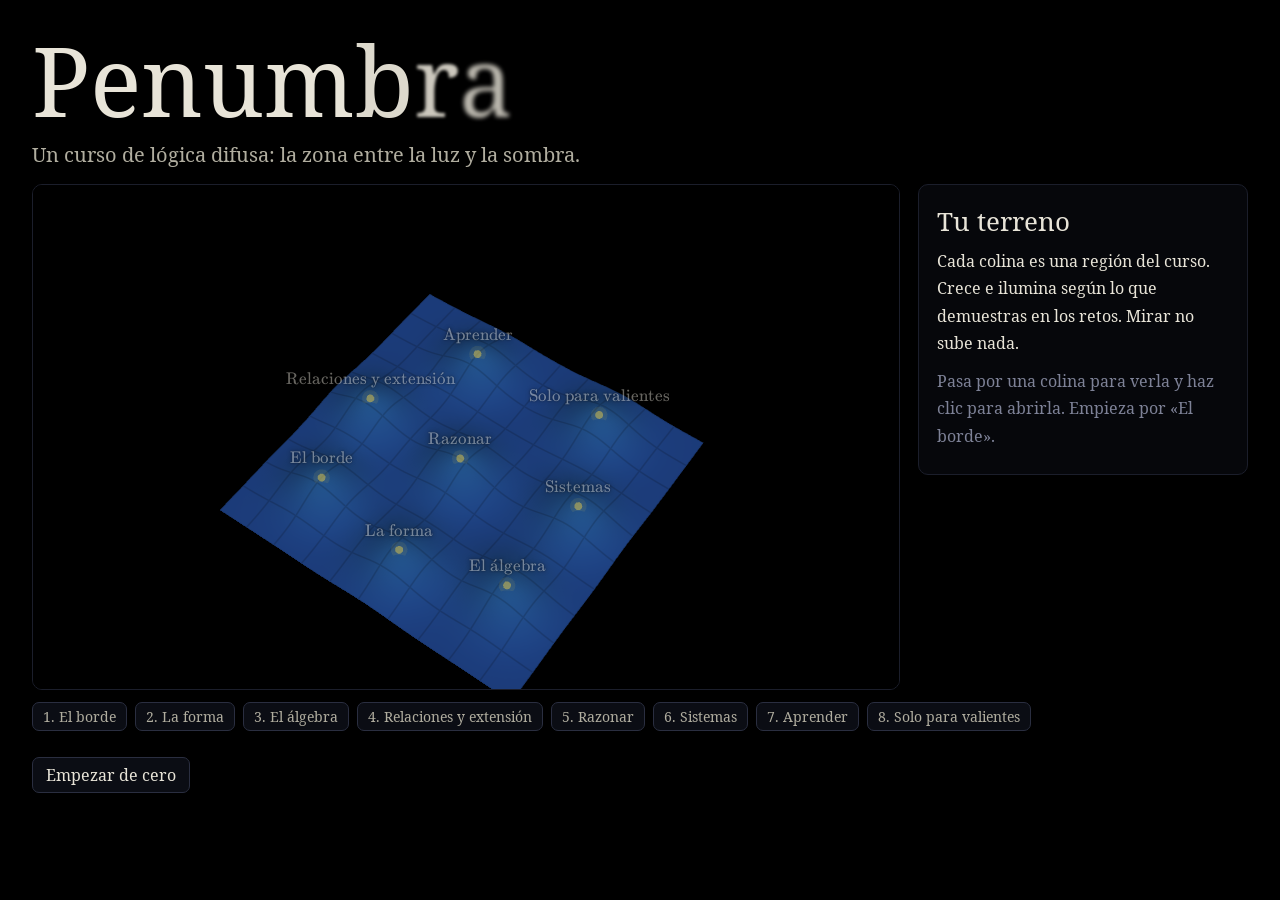
==== index.html @ 4a9d6382 "feat: portada con el mapa-terreno Co-Authored-By: Claude Opus 5.5 <noreply@anthropic.com>" ====
<!doctype html><html lang="es"><meta charset="utf-8"><meta name="viewport" content="width=device-width,initial-scale=1">
<title>Penumbra · Lógica difusa</title><link rel="icon" href="favicon.svg">
<link rel="stylesheet" href="vendor/katex/katex.min.css"><link rel="stylesheet" href="css/penumbra.css">
<script src="vendor/katex/katex.min.js"></script><script src="vendor/katex/contrib/auto-render.min.js"></script>
<body><div id="raiz"></div>
<script type="module">
import { montarMapa } from './motor/mapa.js';
window.mapa = montarMapa(document.getElementById('raiz'));
</script>
---- css/penumbra.css ----
@import url('../vendor/fuentes/fuentes.css'); /* todo local: el curso funciona sin conexión */

:root {
  --fondo: #000; --panel: #06070b; --panel-2: #0b0d14; --borde: #1b1e2b; --borde-2: #2a2e40;
  --texto: #e8e4d8; --texto-2: #b0ad9f; --tenue: #7d8196;
  --azul: #58c4dd; --rosa: #fc6282; --oro: #f4d345; --rojo: #eb4848;
  --lectura: 'Lectura', Georgia, serif; --mono: 'JetBrains Mono', ui-monospace, monospace;
  color-scheme: dark;
}
* { box-sizing: border-box; }
[hidden] { display: none !important; }
body { margin: 0; background: var(--fondo); color: var(--texto); font: 18px/1.72 var(--lectura); -webkit-font-smoothing: antialiased; }
a { color: var(--azul); text-decoration: none; } a:hover { text-decoration: underline; }
::selection { background: #58c4dd44; }
button, input { font: 16px var(--lectura); color: var(--texto); }
button { background: var(--panel-2); border: 1px solid var(--borde-2); border-radius: 7px; padding: 6px 13px; cursor: pointer; }
button:hover:not(:disabled) { border-color: #5a6080; }
button:disabled { opacity: .4; cursor: default; }
input[type=text] { background: var(--panel-2); border: 1px solid var(--borde-2); border-radius: 7px; padding: 6px 10px; }
input[type=range] { accent-color: var(--oro); flex: 1; min-width: 0; }
:focus-visible { outline: 2px solid var(--azul); outline-offset: 2px; }

.pagina { max-width: 1320px; margin: 0 auto; padding: 22px 32px 90px; }
.migas { font-size: 15px; color: var(--tenue); }
h2 { font-weight: 400; font-size: 28px; margin: 54px 0 14px; color: var(--texto); }

/* lo nítido se deshace */
.difuso { font-weight: 400; font-size: clamp(36px, 5vw, 58px); line-height: 1.12; margin: 0; }
.difuso span { display: inline-block; filter: blur(calc(var(--d, 0) * 3.2px)); opacity: calc(1 - var(--d, 0) * .28); }
@media (prefers-reduced-motion: reduce) { .difuso span { filter: none; opacity: 1; } }

/* grado */
.grado { display: flex; align-items: center; gap: 12px; color: var(--tenue); font-size: 15px; }
.grado-carril { width: 170px; height: 8px; background: #151824; border-radius: 4px; overflow: hidden; }
.grado-carril i { display: block; height: 100%; width: 0; background: linear-gradient(90deg, #1a3676, #3ab2ac, var(--oro)); background-size: 170px 100%; transition: width .9s cubic-bezier(.65, 0, .35, 1); }
.grado b { color: var(--oro); font-weight: 400; min-width: 34px; }

/* cabecera y pregunta */
.concepto-cabecera { display: flex; justify-content: space-between; align-items: flex-end; flex-wrap: wrap; gap: 14px 28px; margin: 14px 0 8px; }
.pregunta { font-size: clamp(22px, 2.3vw, 28px); line-height: 1.45; color: var(--texto); max-width: 34em; margin: 18px 0 8px; }

/* estudio: texto y escena */
.estudio { display: grid; grid-template-columns: minmax(0, 4fr) minmax(0, 8fr); gap: 34px; align-items: start; margin-top: 8px; }
.columna-escena { position: sticky; top: 14px; }
.escena-lienzo { background: #000; border: 1px solid var(--borde); border-radius: 10px; overflow: hidden; }
.escena-controles { display: flex; flex-wrap: wrap; gap: 8px 18px; align-items: center; margin-top: 10px; }
.escena-botones { display: flex; align-items: center; gap: 8px; }
.escena-contador { color: var(--tenue); font-size: 15px; margin-left: 6px; }
.entrada { display: flex; align-items: center; gap: 10px; flex: 1 1 240px; color: var(--texto-2); font-size: 16px; flex-wrap: wrap; }
.entrada input[type=text] { flex: 1; min-width: 120px; font-family: var(--mono); font-size: 14px; }
.entrada small { flex-basis: 100%; color: var(--oro); font-size: 14px; line-height: 1.3; }
.entrada small:empty { display: none; }
.aviso-sin-gl { padding: 20px; color: var(--oro); margin: 0; }

.paso-texto { margin: 0 0 12px; padding: 8px 12px; border-left: 3px solid transparent; border-radius: 0 8px 8px 0; cursor: pointer; transition: color .3s, background .3s, border-color .3s; }
.paso-texto.actual { background: var(--panel); border-left-color: var(--oro); color: var(--texto); }
.paso-texto.pasado { color: var(--texto-2); }
.paso-texto.futuro { color: #4f5366; }
.manipulacion { color: var(--texto-2); }
.manipulacion ul { padding-left: 20px; margin: 0; }
.manipulacion li { margin-bottom: 8px; }

/* rigor */
#rigor, #tecnicas, #retos, #referencias { max-width: 900px; }
.bloque { background: var(--panel); border-left: 3px solid var(--borde-2); border-radius: 0 10px 10px 0; padding: 12px 20px 14px; margin: 0 0 16px; }
.bloque-DEF { border-left-color: var(--azul); } .bloque-TEO, .bloque-PROP, .bloque-LEMA { border-left-color: var(--oro); } .bloque-EJ { border-left-color: var(--rosa); }
.bloque-tipo { margin: 0 0 2px; font-size: 14px; letter-spacing: .06em; color: var(--tenue); }
.razonamiento { padding-left: 24px; margin: 8px 0 0; }
.razonamiento li { margin-bottom: 12px; }
.porque { color: var(--texto-2); font-size: 16px; border-left: 2px solid var(--borde-2); padding-left: 10px; margin-top: 2px; }
.qed { text-align: right; margin: 0; color: var(--tenue); }
.boton-valiente { display: block; margin-top: 10px; border-color: #6a5a1c; color: var(--oro); background: #100e04; }

.tecnicas { list-style: none; padding: 0; margin: 0; display: grid; gap: 12px; }
.tecnicas li { padding: 10px 16px; border-left: 3px solid var(--oro); background: var(--panel); border-radius: 0 10px 10px 0; color: var(--texto-2); font-size: 17px; }
.tecnicas b { display: block; color: var(--texto); font-weight: 400; }
.referencias { color: var(--tenue); font-size: 15px; padding-left: 20px; }

/* retos */
.reto { border: 1px solid var(--borde); border-radius: 10px; padding: 14px 20px; margin-bottom: 16px; background: var(--panel); }
.reto header { display: flex; justify-content: space-between; align-items: baseline; gap: 12px; }
.reto-tipo { font-size: 14px; letter-spacing: .06em; color: var(--tenue); }
.reto-nota { font-size: 14px; color: var(--oro); }
.reto-acciones { display: flex; flex-wrap: wrap; gap: 8px; margin: 10px 0; align-items: center; }
.opcion { text-align: left; } .opcion.bien { border-color: var(--oro); color: var(--oro); } .opcion.mal { border-color: var(--rojo); color: var(--rojo); }
.boton-pista { color: var(--texto-2); font-size: 15px; }
.pistas { margin: 6px 0 8px; padding-left: 22px; color: var(--texto-2); font-size: 17px; }
.reto-salida { margin: 8px 0 0; color: var(--texto); min-height: 1.4em; }
.solucion { margin-top: 12px; }
.autoevaluacion { display: flex; flex-wrap: wrap; gap: 8px; align-items: center; margin-top: 12px; color: var(--texto-2); }

.concepto-pie { display: flex; justify-content: space-between; gap: 18px; margin-top: 54px; border-top: 1px solid var(--borde); padding-top: 16px; }
.mensaje { max-width: 720px; padding-top: 16vh; }
.boton-mapa { display: inline-block; border: 1px solid var(--borde-2); padding: 8px 18px; border-radius: 8px; }

@media (max-width: 980px) {
  .estudio { grid-template-columns: minmax(0, 1fr); }
  .columna-escena { position: static; order: -1; }
  .pagina { padding: 16px 16px 70px; }
}
/* ============ la entrada épica ============ */
.cine { position: fixed; inset: 0; z-index: 1000; background: rgba(0, 0, 0, var(--fondo, 0)); cursor: pointer; overflow: hidden; }
.cine-lienzo { position: absolute; inset: 0; width: 100%; height: 100%; }
.cine-banda { position: absolute; left: 0; right: 0; height: 11vh; background: #000; z-index: 2; box-shadow: 0 0 40px 10px #000; }
.cine-banda.arriba { top: 0; } .cine-banda.abajo { bottom: 0; }
.cine-cartela { position: absolute; left: 50%; top: 50%; margin: 0; width: min(90vw, 900px); text-align: center; opacity: 0;
  font: italic 400 clamp(26px, 4vw, 48px)/1.3 var(--lectura); color: #e9dcc0; letter-spacing: .01em; text-shadow: 0 0 30px #d9644a55; z-index: 3; }
.cine-cartela em { color: #f4d345; }
.cine-clasificacion { position: absolute; left: 50%; top: 50%; transform: translate(-50%, -50%); opacity: 0; z-index: 3;
  display: flex; gap: 18px; align-items: center; padding: 18px 26px; border: 3px solid #e9dcc0; background: #000; color: #e9dcc0;
  font: 14px/1.5 var(--mono); max-width: 640px; }
.cine-clasificacion b { font: 900 64px/1 var(--lectura); border: 3px solid #e9dcc0; padding: 4px 16px; }
.cine-clasificacion em { color: #f4d345; font-style: normal; font-weight: 700; }
.cine-titulo { position: absolute; left: 50%; top: 50%; width: min(92vw, 1100px); text-align: center; opacity: 0; z-index: 3; }
.cine-titulo small { display: block; font: 700 clamp(12px, 1.4vw, 16px) var(--mono); letter-spacing: .5em; text-transform: uppercase; color: #f4d345; margin-bottom: 14px; }
.cine-titulo h2 { margin: 0; font: 700 clamp(34px, 5.6vw, 76px)/1.1 var(--lectura); color: #fff4df;
  text-shadow: 0 0 24px #d9644a, 0 0 70px #d9644a88, 0 4px 0 #6b2414; }
.cine-subtitulos { position: absolute; bottom: 13vh; left: 0; right: 0; text-align: center; margin: 0; opacity: 0; z-index: 3;
  font: 15px var(--mono); color: #d6d1c2; }
.cine-controles { position: absolute; right: 18px; bottom: 14px; z-index: 4; display: flex; gap: 14px; align-items: center; font: 12px var(--mono); color: #737890; }
.cine-silencio { background: #000; border: 1px solid #2c3040; color: #a9a596; border-radius: 6px; padding: 3px 10px; font: 12px var(--mono); cursor: pointer; }
.pagina-valiente.desde-negro main { animation: aparecer 1.4s ease-out both; }
@keyframes aparecer { from { opacity: 0; filter: blur(6px); } to { opacity: 1; filter: none; } }


/* portada */
.portada { padding-top: 26px; }
.portada .difuso { font-size: clamp(48px, 8vw, 96px); }
.mapa-cabecera .lema { font-size: 20px; color: var(--texto-2); margin: 4px 0 12px; }
.mapa-rejilla { display: grid; grid-template-columns: minmax(0, 1fr) 330px; gap: 18px; align-items: start; }
.mapa-lienzo { background: #000; border: 1px solid var(--borde); border-radius: 10px; overflow: hidden; cursor: grab; }
.mapa-panel { background: var(--panel); border: 1px solid var(--borde); border-radius: 10px; padding: 14px 18px; min-height: 280px; }
.mapa-panel h2 { margin: 0 0 4px; font-size: 26px; }
.mapa-panel .lema { color: var(--texto-2); margin: 0 0 10px; }
.mapa-panel p { font-size: 16px; margin: 0 0 10px; }
.tenue { color: var(--tenue); font-size: 15px; }
.mapa-panel .grado-carril { width: 120px; }
.mapa-conceptos { list-style: none; margin: 12px 0 0; padding: 0; font-size: 16px; line-height: 1.4; }
.mapa-conceptos li { display: flex; justify-content: space-between; gap: 10px; padding: 5px 0; border-top: 1px solid var(--borde); }
.mapa-conceptos small { color: var(--oro); white-space: nowrap; }
.mapa-conceptos .pendiente { color: var(--tenue); } .mapa-conceptos .pendiente small { color: var(--tenue); }
.mapa-indice { display: flex; flex-wrap: wrap; gap: 8px; margin-top: 12px; }
.mapa-indice button { font-size: 14px; padding: 4px 10px; color: var(--texto-2); }
.mapa-pie { display: flex; gap: 10px; align-items: center; flex-wrap: wrap; margin-top: 26px; color: var(--texto-2); font-size: 15px; }
.peligro { border-color: var(--rojo); color: var(--rojo); }
.mapa-lista { display: grid; grid-template-columns: repeat(auto-fill, minmax(290px, 1fr)); gap: 18px; }
.mapa-lista h2 { margin: 0; font-size: 24px; }
@media (max-width: 980px) { .mapa-rejilla { grid-template-columns: minmax(0, 1fr); } }
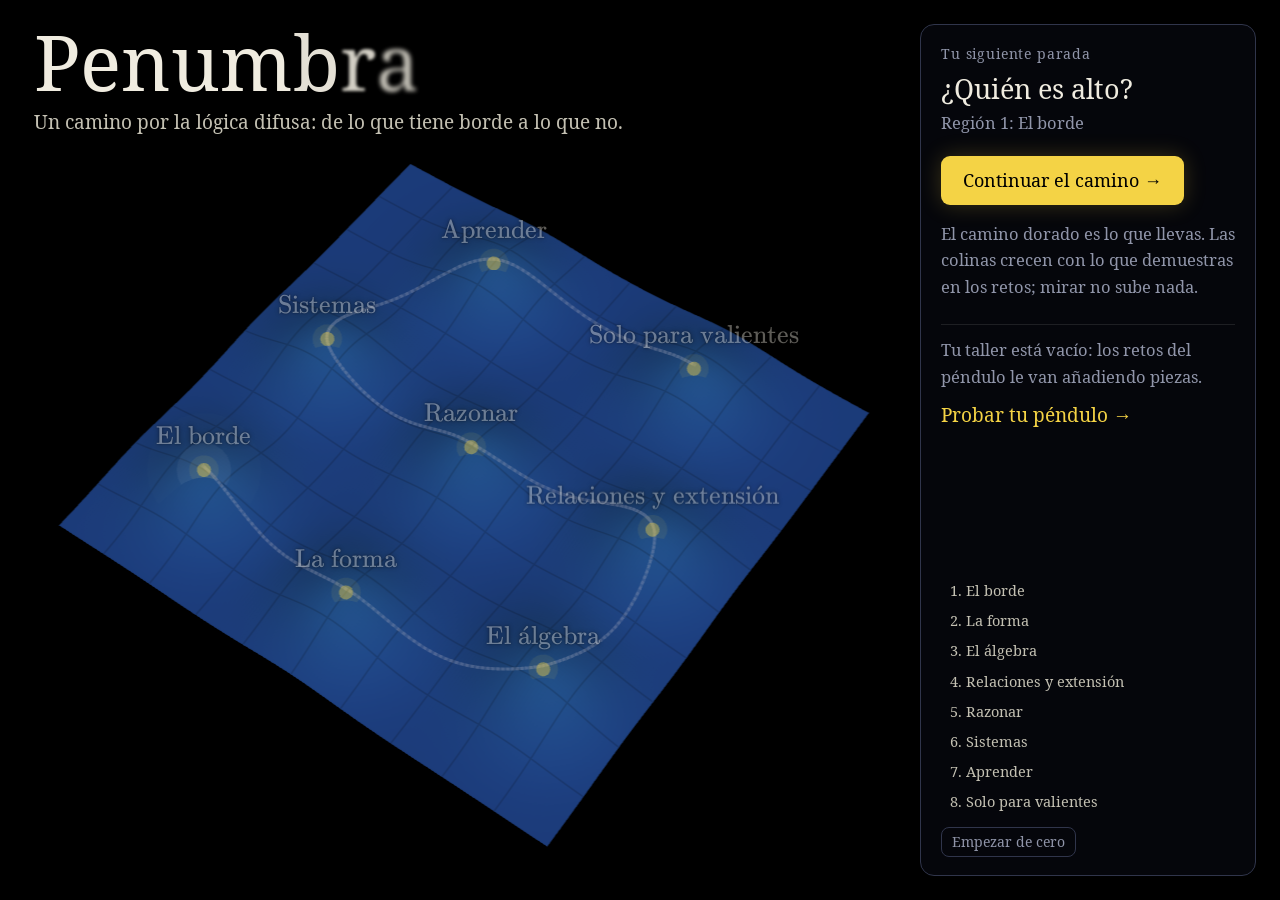
==== commit 3db1a51e: "feat: parada de diseño, ajuste automático, péndulo desde el mapa, grado explicado y pulido final Co-" ====
--- a/index.html
+++ b/index.html
@@ -2,6 +2,7 @@
 <title>Penumbra · Lógica difusa</title><link rel="icon" href="favicon.svg">
 <link rel="stylesheet" href="vendor/katex/katex.min.css"><link rel="stylesheet" href="css/penumbra.css">
 <script src="vendor/katex/katex.min.js"></script><script src="vendor/katex/contrib/auto-render.min.js"></script>
+<noscript></noscript><script>if (location.protocol === 'file:') document.addEventListener('DOMContentLoaded', () => { document.body.innerHTML = '<p style="color:#ddd;font:18px serif;max-width:32em;margin:20vh auto;line-height:1.5">Este curso no se puede abrir con doble clic: el navegador bloquea sus módulos. En una terminal, dentro de esta carpeta, ejecuta <code>./abrir-penumbra</code>.</p>'; });</script>
 <body><div id="raiz"></div>
 <script type="module">
 import { montarMapa } from './motor/mapa.js';
--- a/css/penumbra.css
+++ b/css/penumbra.css
@@ -1,148 +1,273 @@
 @import url('../vendor/fuentes/fuentes.css'); /* todo local: el curso funciona sin conexión */
 
+/* ============ tokens ============ */
 :root {
-  --fondo: #000; --panel: #06070b; --panel-2: #0b0d14; --borde: #1b1e2b; --borde-2: #2a2e40;
-  --texto: #e8e4d8; --texto-2: #b0ad9f; --tenue: #7d8196;
-  --azul: #58c4dd; --rosa: #fc6282; --oro: #f4d345; --rojo: #eb4848;
+  --fondo: #000; --panel: #0a0b11; --panel-2: #10121b; --borde: #1d2030; --borde-2: #30354b;
+  --texto: #f0ece0; --texto-2: #c4c1b3; --tenue: #9095a9;           /* sobre negro: 16:1, 11:1 y 6,7:1 */
+  --azul: #58c4dd; --rosa: #fc6282; --oro: #f4d345; --rojo: #f05a5a;
   --lectura: 'Lectura', Georgia, serif; --mono: 'JetBrains Mono', ui-monospace, monospace;
+  --suave: cubic-bezier(.65, 0, .35, 1); --salida: cubic-bezier(.16, 1, .3, 1);
   color-scheme: dark;
 }
 * { box-sizing: border-box; }
 [hidden] { display: none !important; }
-body { margin: 0; background: var(--fondo); color: var(--texto); font: 18px/1.72 var(--lectura); -webkit-font-smoothing: antialiased; }
+html, body { height: 100%; }
+body { margin: 0; background: var(--fondo); color: var(--texto); font: 19px/1.6 var(--lectura); -webkit-font-smoothing: antialiased; }
 a { color: var(--azul); text-decoration: none; } a:hover { text-decoration: underline; }
 ::selection { background: #58c4dd44; }
-button, input { font: 16px var(--lectura); color: var(--texto); }
-button { background: var(--panel-2); border: 1px solid var(--borde-2); border-radius: 7px; padding: 6px 13px; cursor: pointer; }
-button:hover:not(:disabled) { border-color: #5a6080; }
-button:disabled { opacity: .4; cursor: default; }
-input[type=text] { background: var(--panel-2); border: 1px solid var(--borde-2); border-radius: 7px; padding: 6px 10px; }
+button, input { font: inherit; color: var(--texto); }
+button { background: var(--panel-2); border: 1px solid var(--borde-2); border-radius: 8px; padding: 6px 14px; cursor: pointer; transition: border-color .15s, background .15s, transform .12s var(--salida), color .15s; }
+button:hover:not(:disabled) { border-color: #6a7090; background: #161927; }
+button:active:not(:disabled) { transform: scale(.97); }
+button:disabled { opacity: .35; cursor: default; }
+input[type=text] { background: var(--panel-2); border: 1px solid var(--borde-2); border-radius: 8px; padding: 7px 11px; }
 input[type=range] { accent-color: var(--oro); flex: 1; min-width: 0; }
 :focus-visible { outline: 2px solid var(--azul); outline-offset: 2px; }
 
-.pagina { max-width: 1320px; margin: 0 auto; padding: 22px 32px 90px; }
-.migas { font-size: 15px; color: var(--tenue); }
-h2 { font-weight: 400; font-size: 28px; margin: 54px 0 14px; color: var(--texto); }
-
-/* lo nítido se deshace */
-.difuso { font-weight: 400; font-size: clamp(36px, 5vw, 58px); line-height: 1.12; margin: 0; }
-.difuso span { display: inline-block; filter: blur(calc(var(--d, 0) * 3.2px)); opacity: calc(1 - var(--d, 0) * .28); }
-@media (prefers-reduced-motion: reduce) { .difuso span { filter: none; opacity: 1; } }
+/* lo nítido se deshace; cuanto más avanzas, más se aclara */
+.difuso { font-weight: 400; margin: 0; }
+.difuso span { display: inline-block; filter: blur(calc(var(--d, 0) * var(--b, 1) * 3.2px)); opacity: calc(1 - var(--d, 0) * var(--b, 1) * .28); transition: filter .9s var(--suave), opacity .9s var(--suave); }
 
 /* grado */
-.grado { display: flex; align-items: center; gap: 12px; color: var(--tenue); font-size: 15px; }
-.grado-carril { width: 170px; height: 8px; background: #151824; border-radius: 4px; overflow: hidden; }
-.grado-carril i { display: block; height: 100%; width: 0; background: linear-gradient(90deg, #1a3676, #3ab2ac, var(--oro)); background-size: 170px 100%; transition: width .9s cubic-bezier(.65, 0, .35, 1); }
-.grado b { color: var(--oro); font-weight: 400; min-width: 34px; }
-
-/* cabecera y pregunta */
-.concepto-cabecera { display: flex; justify-content: space-between; align-items: flex-end; flex-wrap: wrap; gap: 14px 28px; margin: 14px 0 8px; }
-.pregunta { font-size: clamp(22px, 2.3vw, 28px); line-height: 1.45; color: var(--texto); max-width: 34em; margin: 18px 0 8px; }
-
-/* estudio: texto y escena */
-.estudio { display: grid; grid-template-columns: minmax(0, 4fr) minmax(0, 8fr); gap: 34px; align-items: start; margin-top: 8px; }
-.columna-escena { position: sticky; top: 14px; }
-.escena-lienzo { background: #000; border: 1px solid var(--borde); border-radius: 10px; overflow: hidden; }
-.escena-controles { display: flex; flex-wrap: wrap; gap: 8px 18px; align-items: center; margin-top: 10px; }
+.grado { display: flex; align-items: center; gap: 10px; color: var(--tenue); font-size: 15px; white-space: nowrap; }
+.grado-carril { width: 120px; height: 6px; background: #1a1d2b; border-radius: 3px; overflow: hidden; transition: box-shadow .3s; }
+.grado-carril i { display: block; height: 100%; width: 0; background: linear-gradient(90deg, #1a3676, #3ab2ac, var(--oro)); background-size: 120px 100%; transition: width .9s var(--salida); }
+.grado b { color: var(--oro); font-weight: 400; min-width: 34px; font-variant-numeric: tabular-nums; }
+.grado.sube .grado-carril { box-shadow: 0 0 14px #f4d34580; }
+
+/* ============ la aplicación: una sola pantalla ============ */
+.app { height: 100dvh; display: grid; grid-template-rows: auto minmax(0, 1fr) auto; overflow: hidden; }
+.barra-alta { display: grid; grid-template-columns: minmax(0, 1fr) auto; gap: 2px 24px; padding: 10px 26px 0; border-bottom: 1px solid var(--borde); }
+.ruta-region { display: flex; align-items: center; gap: 12px; font-size: 15px; color: var(--tenue); min-width: 0; }
+.volver-mapa { color: var(--texto-2); white-space: nowrap; }
+.ruta-nombre { white-space: nowrap; }
+.ruta { display: flex; align-items: center; list-style: none; margin: 0; padding: 0; }
+.ruta li { display: flex; align-items: center; }
+.ruta li + li::before { content: ''; width: 16px; height: 2px; background: var(--borde-2); }
+.estacion { display: block; width: 11px; height: 11px; border-radius: 50%; background: var(--color); border: 2px solid transparent; transition: transform .15s var(--salida); }
+a.estacion:hover { transform: scale(1.5); border-color: var(--texto); }
+.estacion.actual { width: 15px; height: 15px; border-color: #fff; box-shadow: 0 0 12px #ffffff90; }
+.barra-alta .grado { justify-self: end; }
+.titulo-parada { grid-column: 1; font-size: 24px; line-height: 1.25; view-transition-name: titulo; }
+.etapas { grid-column: 2; grid-row: 2; display: flex; align-self: end; list-style: none; padding: 0; margin: 0 0 -1px; }
+.etapas button { background: none; border: 0; border-bottom: 2px solid transparent; border-radius: 0; padding: 4px 11px 8px; font-size: 15.5px; color: var(--texto-2); transition: filter .5s, color .3s, border-color .3s; }
+.etapas button:hover:not(:disabled) { background: none; color: var(--texto); filter: none; }
+.etapas .actual button { color: var(--oro); border-bottom-color: var(--oro); }
+.etapas .futura button { filter: blur(.7px); color: var(--tenue); }
+
+.escenario { position: relative; min-height: 0; padding: 14px 26px 6px; view-transition-name: contenido; overflow: hidden; }
+.escenario > section { height: 100%; }
+
+.pie-etapa { display: grid; grid-template-columns: 1fr auto 1fr; align-items: center; gap: 12px; padding: 10px 26px 14px; border-top: 1px solid var(--borde); view-transition-name: pie; }
+.pie-etapa .boton-atras { justify-self: start; grid-column: 1; }
+.pie-etapa .pie-centro { grid-column: 2; }
+.pie-etapa .boton-seguir { justify-self: end; grid-column: 3; }
+.boton-seguir { display: inline-block; background: var(--oro); color: #000; border: 0; border-radius: 9px; padding: 10px 22px; font-size: 18px; cursor: pointer; box-shadow: 0 0 22px #f4d34538; transition: background .15s, box-shadow .2s, transform .12s var(--salida); }
+.boton-seguir:hover:not(:disabled) { background: #ffe25a; box-shadow: 0 0 34px #f4d34570; text-decoration: none; }
+.boton-atras { background: none; border-color: transparent; color: var(--tenue); font-size: 16px; }
+.boton-atras:hover:not(:disabled) { background: none; color: var(--texto); border-color: transparent; }
 .escena-botones { display: flex; align-items: center; gap: 8px; }
-.escena-contador { color: var(--tenue); font-size: 15px; margin-left: 6px; }
-.entrada { display: flex; align-items: center; gap: 10px; flex: 1 1 240px; color: var(--texto-2); font-size: 16px; flex-wrap: wrap; }
-.entrada input[type=text] { flex: 1; min-width: 120px; font-family: var(--mono); font-size: 14px; }
+.escena-botones [data-a=atras], .escena-botones [data-a=adelante] { display: none; }
+.escena-contador { color: var(--tenue); font-size: 15px; font-variant-numeric: tabular-nums; min-width: 3.2em; text-align: center; }
+
+/* ---- la pregunta ---- */
+.seccion-pregunta { display: grid; place-items: center; }
+.pregunta { font-size: clamp(26px, 3.6vw, 46px); line-height: 1.28; max-width: 24em; margin: 0; text-wrap: balance; }
+
+/* ---- la escena: cabe entera, siempre ---- */
+.encaje { container-type: size; flex: 1 1 0; min-height: 0; min-width: 0; display: grid; place-items: center; }
+.bloque-lienzo { width: min(100cqw, calc(100cqh * var(--ratio, 1.9))); view-transition-name: escena; }
+.escena-lienzo { background: #000; border: 1px solid var(--borde); border-radius: 12px; overflow: hidden; }
+.aviso-sin-gl { padding: 20px; color: var(--oro); margin: 0; }
+.hueco-mira, .hueco-escena { display: flex; flex-direction: column; height: 100%; min-height: 0; min-width: 0; }
+.pasos-lista { flex: none; }
+.paso-texto { display: none; margin: 0; }
+.paso-texto.actual { display: block; font-size: 21px; line-height: 1.42; max-width: 50rem; margin: 0 auto 10px; min-height: 2.84em; text-align: center; text-wrap: balance; animation: aparece .5s var(--salida) both; }
+.escena-controles { display: flex; flex-wrap: wrap; gap: 6px 18px; align-items: center; margin-top: 12px; }
+.entrada { display: flex; align-items: center; gap: 10px; flex: 1 1 200px; color: var(--texto-2); font-size: 16px; flex-wrap: wrap; }
+.entrada input[type=text] { flex: 1; min-width: 120px; font: 14px var(--mono); }
 .entrada small { flex-basis: 100%; color: var(--oro); font-size: 14px; line-height: 1.3; }
 .entrada small:empty { display: none; }
-.aviso-sin-gl { padding: 20px; color: var(--oro); margin: 0; }
-
-.paso-texto { margin: 0 0 12px; padding: 8px 12px; border-left: 3px solid transparent; border-radius: 0 8px 8px 0; cursor: pointer; transition: color .3s, background .3s, border-color .3s; }
-.paso-texto.actual { background: var(--panel); border-left-color: var(--oro); color: var(--texto); }
-.paso-texto.pasado { color: var(--texto-2); }
-.paso-texto.futuro { color: #4f5366; }
-.manipulacion { color: var(--texto-2); }
-.manipulacion ul { padding-left: 20px; margin: 0; }
-.manipulacion li { margin-bottom: 8px; }
-
-/* rigor */
-#rigor, #tecnicas, #retos, #referencias { max-width: 900px; }
-.bloque { background: var(--panel); border-left: 3px solid var(--borde-2); border-radius: 0 10px 10px 0; padding: 12px 20px 14px; margin: 0 0 16px; }
-.bloque-DEF { border-left-color: var(--azul); } .bloque-TEO, .bloque-PROP, .bloque-LEMA { border-left-color: var(--oro); } .bloque-EJ { border-left-color: var(--rosa); }
-.bloque-tipo { margin: 0 0 2px; font-size: 14px; letter-spacing: .06em; color: var(--tenue); }
-.razonamiento { padding-left: 24px; margin: 8px 0 0; }
-.razonamiento li { margin-bottom: 12px; }
-.porque { color: var(--texto-2); font-size: 16px; border-left: 2px solid var(--borde-2); padding-left: 10px; margin-top: 2px; }
-.qed { text-align: right; margin: 0; color: var(--tenue); }
-.boton-valiente { display: block; margin-top: 10px; border-color: #6a5a1c; color: var(--oro); background: #100e04; }
-
-.tecnicas { list-style: none; padding: 0; margin: 0; display: grid; gap: 12px; }
-.tecnicas li { padding: 10px 16px; border-left: 3px solid var(--oro); background: var(--panel); border-radius: 0 10px 10px 0; color: var(--texto-2); font-size: 17px; }
+
+/* ---- tócalo ---- */
+.toca { display: grid; grid-template-columns: minmax(0, 1fr) 21rem; gap: 26px; align-items: stretch; }
+.toca-panel { align-self: center; max-height: 100%; overflow-y: auto; }
+.toca h2 { margin: 0 0 8px; font-weight: 400; font-size: 26px; }
+.manipulacion { color: var(--texto-2); font-size: 18px; }
+.manipulacion ul { padding: 0; margin: 0; list-style: none; }
+.manipulacion li { padding: 6px 0 6px 14px; border-left: 2px solid var(--borde-2); margin-bottom: 8px; }
+
+/* ---- entiéndelo: un latido cada vez ---- */
+.lectura-guiada { display: grid; grid-template-columns: 12rem minmax(0, 1fr); gap: 20px; height: 100%; }
+.hilo { list-style: none; margin: 0; padding: 4px 0; overflow: hidden auto; display: flex; flex-direction: column; justify-content: safe center; scrollbar-width: none; }
+.hilo li { display: flex; flex: none; }
+.hilo button { display: flex; align-items: center; gap: 9px; width: 100%; background: none; border: 0; border-radius: 6px; padding: 3px 6px; font-size: 14px; line-height: 1.25; text-align: left; color: var(--tenue); }
+.hilo button:hover:not(:disabled) { background: var(--panel-2); color: var(--texto); }
+.hilo button:disabled { opacity: 1; color: #6a6f83; filter: blur(.5px); }
+.hilo i { flex: none; width: 8px; height: 8px; border-radius: 50%; background: var(--borde-2); transition: background .3s, transform .3s var(--salida); }
+.hilo .hecho i { background: var(--azul); }
+.hilo .actual button { color: var(--oro); }
+.hilo .actual i { background: var(--oro); transform: scale(1.5); box-shadow: 0 0 10px #f4d34590; }
+.latido-marco { min-height: 0; overflow-y: auto; display: flex; scrollbar-width: thin; scrollbar-color: var(--borde-2) transparent; }
+.latido { width: min(100%, 44rem); margin: auto; padding: 8px 4px; font-size: 22px; line-height: 1.55; }
+.latido > * + * { margin-top: 18px; }
+.latido p { margin: 0; }
+.idea { font-size: clamp(23px, 2.2vw, 29px); line-height: 1.42; text-wrap: pretty; }
+.entra { animation: aparece .5s var(--salida) both; }
+@keyframes aparece { from { opacity: 0; filter: blur(7px); transform: translateY(5px); } to { opacity: 1; filter: none; transform: none; } }
+.rotulo-etapa { font-size: 14px !important; letter-spacing: .06em; color: var(--tenue); margin: 0 0 8px !important; }
+.tabla-ejemplo { border-collapse: collapse; font-size: 21px; margin-top: 10px; }
+.tabla-ejemplo th { text-align: left; font-weight: 400; color: var(--texto-2); padding: 7px 20px 7px 0; }
+.tabla-ejemplo td { text-align: center; padding: 7px 20px; border-left: 1px solid var(--borde-2); color: var(--oro); font-variant-numeric: tabular-nums; }
+.tabla-ejemplo tr:first-child td { color: var(--texto); }
+.cierre { color: var(--texto-2); }
+.lectura { margin: 0; }
+.pieza { display: grid; grid-template-columns: 7rem 1fr; gap: 16px; align-items: baseline; padding: 8px 0; border-top: 1px solid var(--borde); font-size: 20px; }
+.pieza dt { color: var(--azul); font-size: 24px; text-align: right; }
+.pieza dd { margin: 0; }
+.pieza:last-child dt { color: var(--oro); text-shadow: 0 0 18px #f4d34566; }
+.formula-grande { font-size: 30px; color: var(--oro); overflow-x: auto; padding: 8px 0; }
+.formal { border: 1px solid #7a6820; border-radius: 12px; padding: 16px 22px; background: #100e04; }
+.formal-tex { color: var(--texto); }
+.nota-titulo { color: var(--azul); font-size: 18px; display: block; margin-bottom: 6px; }
+.razonamiento { padding-left: 28px; margin: 10px 0 0; font-size: 20px; }
+.razonamiento li { margin-bottom: 14px; }
+.porque { color: var(--texto-2); font-size: 17px; border-left: 2px solid var(--borde-2); padding-left: 10px; margin-top: 3px; }
+.boton-valiente { display: block; border-color: #7a6820; color: var(--oro); background: #100e04; }
+.tecnicas { list-style: none; padding: 0; margin: 0; display: grid; gap: 12px; font-size: 18px; }
+.tecnicas li { padding: 10px 16px; border-left: 3px solid var(--oro); background: var(--panel); border-radius: 0 10px 10px 0; color: var(--texto-2); }
 .tecnicas b { display: block; color: var(--texto); font-weight: 400; }
+.de-donde summary { color: var(--tenue); cursor: pointer; font-size: 15px; }
 .referencias { color: var(--tenue); font-size: 15px; padding-left: 20px; }
 
-/* retos */
-.reto { border: 1px solid var(--borde); border-radius: 10px; padding: 14px 20px; margin-bottom: 16px; background: var(--panel); }
-.reto header { display: flex; justify-content: space-between; align-items: baseline; gap: 12px; }
+/* glosario */
+.termino { background: none; border: 0; border-bottom: 1px dashed var(--azul); border-radius: 0; color: inherit; font: inherit; padding: 0; cursor: help; transition: color .15s; }
+.termino:hover:not(:disabled) { color: var(--azul); background: none; }
+.glosario-tarjeta { position: fixed; z-index: 50; background: #0d0f18; border: 1px solid var(--azul); border-radius: 12px; padding: 12px 16px; font-size: 16.5px; line-height: 1.5; box-shadow: 0 10px 50px #000; animation: aparece .25s var(--salida) both; }
+.glosario-tarjeta b { font-weight: 400; color: var(--azul); font-size: 18px; }
+.glosario-tarjeta p { margin: 6px 0 0; }
+.ejemplo-glosario { color: var(--texto-2); }
+
+/* ---- demuéstralo: un reto cada vez ---- */
+.zona-retos { display: grid; gap: 24px; grid-template-columns: minmax(0, 1fr); align-items: stretch; }
+.zona-retos.con-escena { grid-template-columns: minmax(0, 27rem) minmax(0, 1fr); }
+.columna-reto { display: flex; flex-direction: column; min-height: 0; justify-content: safe center; align-items: center; }
+.pestanas-reto { display: flex; gap: 6px; margin-bottom: 12px; flex: none; }
+.pestanas-reto button { font-size: 14.5px; padding: 3px 12px; color: var(--tenue); background: none; }
+.pestanas-reto .actual { border-color: var(--oro); color: var(--oro); }
+.pestanas-reto .hecho { color: var(--azul); border-color: #2f6f80; }
+.reto { width: min(100%, 44rem); overflow-y: auto; min-height: 0; font-size: 20px; line-height: 1.5; animation: aparece .4s var(--salida) both; }
+.reto header { display: flex; justify-content: space-between; align-items: baseline; gap: 12px; margin-bottom: 6px; }
 .reto-tipo { font-size: 14px; letter-spacing: .06em; color: var(--tenue); }
 .reto-nota { font-size: 14px; color: var(--oro); }
-.reto-acciones { display: flex; flex-wrap: wrap; gap: 8px; margin: 10px 0; align-items: center; }
-.opcion { text-align: left; } .opcion.bien { border-color: var(--oro); color: var(--oro); } .opcion.mal { border-color: var(--rojo); color: var(--rojo); }
+.reto-enunciado { font-size: 23px; line-height: 1.4; }
+.reto-acciones { display: flex; flex-wrap: wrap; gap: 8px; margin: 14px 0; align-items: center; }
+.opcion { text-align: left; flex: 1 1 100%; padding: 9px 16px; }
+.opcion.bien { border-color: var(--oro); color: var(--oro); background: #151204; } .opcion.mal { border-color: var(--rojo); color: var(--rojo); }
 .boton-pista { color: var(--texto-2); font-size: 15px; }
-.pistas { margin: 6px 0 8px; padding-left: 22px; color: var(--texto-2); font-size: 17px; }
-.reto-salida { margin: 8px 0 0; color: var(--texto); min-height: 1.4em; }
-.solucion { margin-top: 12px; }
-.autoevaluacion { display: flex; flex-wrap: wrap; gap: 8px; align-items: center; margin-top: 12px; color: var(--texto-2); }
-
-.concepto-pie { display: flex; justify-content: space-between; gap: 18px; margin-top: 54px; border-top: 1px solid var(--borde); padding-top: 16px; }
-.mensaje { max-width: 720px; padding-top: 16vh; }
+.pistas { margin: 6px 0 8px; padding-left: 22px; color: var(--texto-2); font-size: 18px; }
+.reto-salida { margin: 10px 0 0; min-height: 1.4em; }
+.reto-salida[data-nota] { padding: 8px 14px; border-left: 3px solid var(--azul); background: var(--panel); border-radius: 0 8px 8px 0; animation: aparece .35s var(--salida) both; }
+.reto-salida[data-nota="1"] { border-left-color: var(--oro); }
+.autoevaluacion { display: flex; flex-wrap: wrap; gap: 8px; align-items: center; margin-top: 12px; color: var(--texto-2); font-size: 17px; }
+
+/* ---- lo siguiente ---- */
+.llegada { display: grid; align-content: center; justify-items: start; max-width: 44rem; margin: 0 auto; }
+.puente { font-size: clamp(24px, 2.5vw, 32px); line-height: 1.36; margin: 0 0 14px; text-wrap: pretty; }
+.llegada .tenue { margin: 0 0 22px; }
+.tenue { color: var(--tenue); font-size: 15.5px; }
+.mensaje { max-width: 44rem; margin: 18vh auto 0; padding: 0 20px; }
+.mensaje .difuso { font-size: clamp(36px, 5vw, 56px); }
 .boton-mapa { display: inline-block; border: 1px solid var(--borde-2); padding: 8px 18px; border-radius: 8px; }
 
-@media (max-width: 980px) {
-  .estudio { grid-template-columns: minmax(0, 1fr); }
-  .columna-escena { position: static; order: -1; }
-  .pagina { padding: 16px 16px 70px; }
-}
-/* ============ la entrada épica ============ */
+/* ============ portada: el terreno lo ocupa todo ============ */
+.portada { position: fixed; inset: 0; overflow: hidden; background: radial-gradient(ellipse at 40% 60%, #0a1020 0%, #000 70%); }
+.mapa-lienzo { position: absolute; left: 50%; top: 50%; width: max(100vw, calc(100vh * 1.71875)); transform: translate(-50%, -50%); cursor: grab; }
+.mapa-lienzo:active { cursor: grabbing; }
+.mapa-cabecera { position: absolute; left: 34px; top: 22px; pointer-events: none; }
+.mapa-cabecera .difuso { font-size: clamp(44px, 6vw, 80px); line-height: 1.05; }
+.mapa-cabecera .lema { font-size: 19px; color: var(--texto-2); margin: 4px 0 0; }
+.mapa-panel { position: absolute; right: 24px; top: 24px; bottom: 24px; width: 21rem; display: flex; flex-direction: column; background: #07080dd9; backdrop-filter: blur(14px); border: 1px solid var(--borde-2); border-radius: 14px; padding: 18px 20px; overflow-y: auto; scrollbar-width: thin; }
+.mapa-panel h2 { margin: 0 0 4px; font-weight: 400; font-size: 27px; line-height: 1.2; }
+.mapa-panel .lema { color: var(--texto-2); margin: 0 0 10px; font-size: 18px; }
+.mapa-panel p { font-size: 16.5px; margin: 0 0 10px; }
+.mapa-panel .grado-carril { width: 110px; }
+.mapa-panel .boton-seguir { align-self: flex-start; margin: 10px 0 16px; }
+.mapa-panel .boton-atras { align-self: flex-start; padding: 2px 0; font-size: 15px; margin-bottom: 8px; }
+.panel-cuerpo { animation: aparece .35s var(--salida) both; display: flex; flex-direction: column; flex: none; }
+.mapa-conceptos { list-style: none; margin: 12px 0 0; padding: 0; font-size: 16.5px; line-height: 1.35; }
+.mapa-conceptos li { display: flex; justify-content: space-between; gap: 10px; padding: 6px 4px; border-top: 1px solid var(--borde); }
+.mapa-conceptos a { color: var(--texto); }
+.mapa-conceptos small { color: var(--tenue); white-space: nowrap; font-variant-numeric: tabular-nums; }
+.mapa-conceptos .pendiente { color: var(--tenue); }
+.mapa-conceptos .proximo a, .mapa-conceptos .proximo small { color: var(--oro); }
+.mapa-indice { display: flex; flex-direction: column; gap: 1px; margin-top: auto; padding-top: 12px; }
+.mapa-indice button { text-align: left; font-size: 14.5px; padding: 2px 8px; color: var(--texto-2); background: none; border-color: transparent; }
+.mapa-indice button.activa { color: var(--oro); }
+.mapa-pie { display: flex; gap: 8px; align-items: center; flex-wrap: wrap; padding-top: 10px; color: var(--texto-2); font-size: 14px; }
+.mapa-pie button { font-size: 14px; padding: 3px 10px; color: var(--tenue); background: none; }
+.peligro { border-color: var(--rojo) !important; color: var(--rojo) !important; }
+.mapa-lista { display: grid; grid-template-columns: repeat(auto-fill, minmax(290px, 1fr)); gap: 18px; padding: 170px 34px 34px; overflow-y: auto; height: calc(100% - 50px); }
+.mapa-lista h2 { margin: 0; font-weight: 400; font-size: 24px; }
+.fundiendo .mapa-panel, .fundiendo .mapa-cabecera { opacity: 0; transition: opacity .35s; }
+.fundiendo { animation: funde .88s ease-in both; }
+@keyframes funde { 70% { opacity: 1; } to { opacity: 0; } }
+
+.siguiente-compacta { display: block; color: var(--oro); font-size: 15px; line-height: 1.3; padding-bottom: 10px; margin-bottom: 10px; border-bottom: 1px solid var(--borde); }
+.entrada output { color: var(--oro); font-size: 15px; font-variant-numeric: tabular-nums; min-width: 2.4em; }
+
+/* ============ transiciones entre etapas ============ */
+@view-transition { navigation: auto; }
+::view-transition-group(escena), ::view-transition-group(titulo) { animation-duration: .5s; animation-timing-function: var(--suave); }
+::view-transition-old(contenido) { animation: sale-izq .22s ease-in both; }
+::view-transition-new(contenido) { animation: entra-der .42s var(--salida) both; }
+[data-dir=atras]::view-transition-old(contenido) { animation-name: sale-der; }
+[data-dir=atras]::view-transition-new(contenido) { animation-name: entra-izq; }
+@keyframes sale-izq { to { opacity: 0; transform: translateX(-34px); filter: blur(5px); } }
+@keyframes sale-der { to { opacity: 0; transform: translateX(34px); filter: blur(5px); } }
+@keyframes entra-der { from { opacity: 0; transform: translateX(40px); filter: blur(6px); } }
+@keyframes entra-izq { from { opacity: 0; transform: translateX(-40px); filter: blur(6px); } }
+
+/* ============ cinemática de valientes ============ */
 .cine { position: fixed; inset: 0; z-index: 1000; background: rgba(0, 0, 0, var(--fondo, 0)); cursor: pointer; overflow: hidden; }
 .cine-lienzo { position: absolute; inset: 0; width: 100%; height: 100%; }
 .cine-banda { position: absolute; left: 0; right: 0; height: 11vh; background: #000; z-index: 2; box-shadow: 0 0 40px 10px #000; }
 .cine-banda.arriba { top: 0; } .cine-banda.abajo { bottom: 0; }
-.cine-cartela { position: absolute; left: 50%; top: 50%; margin: 0; width: min(90vw, 900px); text-align: center; opacity: 0;
-  font: italic 400 clamp(26px, 4vw, 48px)/1.3 var(--lectura); color: #e9dcc0; letter-spacing: .01em; text-shadow: 0 0 30px #d9644a55; z-index: 3; }
-.cine-cartela em { color: #f4d345; }
-.cine-clasificacion { position: absolute; left: 50%; top: 50%; transform: translate(-50%, -50%); opacity: 0; z-index: 3;
-  display: flex; gap: 18px; align-items: center; padding: 18px 26px; border: 3px solid #e9dcc0; background: #000; color: #e9dcc0;
-  font: 14px/1.5 var(--mono); max-width: 640px; }
+.cine-cartela { position: absolute; left: 50%; top: 50%; margin: 0; width: min(90vw, 900px); text-align: center; opacity: 0; z-index: 3; font: clamp(26px, 3.6vw, 44px)/1.3 var(--lectura); color: #fff4df; }
+.cine-cartela em { color: var(--oro); }
+.cine-clasificacion { position: absolute; left: 50%; top: 50%; transform: translate(-50%, -50%); opacity: 0; z-index: 3; display: flex; gap: 22px; align-items: center; color: #e9dcc0; font: 15px/1.5 var(--mono); width: min(90vw, 640px); }
 .cine-clasificacion b { font: 900 64px/1 var(--lectura); border: 3px solid #e9dcc0; padding: 4px 16px; }
-.cine-clasificacion em { color: #f4d345; font-style: normal; font-weight: 700; }
+.cine-clasificacion em { color: var(--oro); font-style: normal; font-weight: 700; }
 .cine-titulo { position: absolute; left: 50%; top: 50%; width: min(92vw, 1100px); text-align: center; opacity: 0; z-index: 3; }
-.cine-titulo small { display: block; font: 700 clamp(12px, 1.4vw, 16px) var(--mono); letter-spacing: .5em; text-transform: uppercase; color: #f4d345; margin-bottom: 14px; }
-.cine-titulo h2 { margin: 0; font: 700 clamp(34px, 5.6vw, 76px)/1.1 var(--lectura); color: #fff4df;
-  text-shadow: 0 0 24px #d9644a, 0 0 70px #d9644a88, 0 4px 0 #6b2414; }
-.cine-subtitulos { position: absolute; bottom: 13vh; left: 0; right: 0; text-align: center; margin: 0; opacity: 0; z-index: 3;
-  font: 15px var(--mono); color: #d6d1c2; }
-.cine-controles { position: absolute; right: 18px; bottom: 14px; z-index: 4; display: flex; gap: 14px; align-items: center; font: 12px var(--mono); color: #737890; }
-.cine-silencio { background: #000; border: 1px solid #2c3040; color: #a9a596; border-radius: 6px; padding: 3px 10px; font: 12px var(--mono); cursor: pointer; }
-.pagina-valiente.desde-negro main { animation: aparecer 1.4s ease-out both; }
-@keyframes aparecer { from { opacity: 0; filter: blur(6px); } to { opacity: 1; filter: none; } }
-
-
-/* portada */
-.portada { padding-top: 26px; }
-.portada .difuso { font-size: clamp(48px, 8vw, 96px); }
-.mapa-cabecera .lema { font-size: 20px; color: var(--texto-2); margin: 4px 0 12px; }
-.mapa-rejilla { display: grid; grid-template-columns: minmax(0, 1fr) 330px; gap: 18px; align-items: start; }
-.mapa-lienzo { background: #000; border: 1px solid var(--borde); border-radius: 10px; overflow: hidden; cursor: grab; }
-.mapa-panel { background: var(--panel); border: 1px solid var(--borde); border-radius: 10px; padding: 14px 18px; min-height: 280px; }
-.mapa-panel h2 { margin: 0 0 4px; font-size: 26px; }
-.mapa-panel .lema { color: var(--texto-2); margin: 0 0 10px; }
-.mapa-panel p { font-size: 16px; margin: 0 0 10px; }
-.tenue { color: var(--tenue); font-size: 15px; }
-.mapa-panel .grado-carril { width: 120px; }
-.mapa-conceptos { list-style: none; margin: 12px 0 0; padding: 0; font-size: 16px; line-height: 1.4; }
-.mapa-conceptos li { display: flex; justify-content: space-between; gap: 10px; padding: 5px 0; border-top: 1px solid var(--borde); }
-.mapa-conceptos small { color: var(--oro); white-space: nowrap; }
-.mapa-conceptos .pendiente { color: var(--tenue); } .mapa-conceptos .pendiente small { color: var(--tenue); }
-.mapa-indice { display: flex; flex-wrap: wrap; gap: 8px; margin-top: 12px; }
-.mapa-indice button { font-size: 14px; padding: 4px 10px; color: var(--texto-2); }
-.mapa-pie { display: flex; gap: 10px; align-items: center; flex-wrap: wrap; margin-top: 26px; color: var(--texto-2); font-size: 15px; }
-.peligro { border-color: var(--rojo); color: var(--rojo); }
-.mapa-lista { display: grid; grid-template-columns: repeat(auto-fill, minmax(290px, 1fr)); gap: 18px; }
-.mapa-lista h2 { margin: 0; font-size: 24px; }
-@media (max-width: 980px) { .mapa-rejilla { grid-template-columns: minmax(0, 1fr); } }
+.cine-titulo small { display: block; font: 700 clamp(12px, 1.4vw, 16px) var(--mono); letter-spacing: .5em; text-transform: uppercase; color: var(--oro); margin-bottom: 14px; }
+.cine-titulo h2 { margin: 0; font: 700 clamp(34px, 5.6vw, 76px)/1.1 var(--lectura); color: #fff4df; }
+.cine-subtitulos { position: absolute; bottom: 13vh; left: 0; right: 0; text-align: center; margin: 0; opacity: 0; z-index: 3; font-style: italic; color: #a9a596; }
+.cine-controles { position: absolute; right: 18px; bottom: 14px; z-index: 4; display: flex; gap: 14px; align-items: center; font: 12px var(--mono); color: #9095a9; }
+.cine-silencio { background: #000; border: 1px solid #30354b; color: #c4c1b3; border-radius: 6px; padding: 3px 10px; font: 12px var(--mono); }
+
+/* ============ movimiento reducido y pantallas pequeñas ============ */
+@media (prefers-reduced-motion: reduce) {
+  *, ::view-transition-group(*), ::view-transition-old(*), ::view-transition-new(*) { animation: none !important; transition: none !important; }
+  .difuso span { filter: none; opacity: 1; }
+}
+@media (max-width: 900px), (max-height: 520px) {
+  .app { height: auto; min-height: 100dvh; overflow: visible; }
+  .barra-alta { grid-template-columns: minmax(0, 1fr); padding: 10px 16px 0; }
+  .barra-alta .grado { justify-self: start; }
+  .etapas { grid-column: 1; grid-row: auto; overflow-x: auto; }
+  .escenario { overflow: visible; padding: 14px 16px; }
+  .encaje { container-type: inline-size; display: block; flex: none; }
+  .bloque-lienzo { width: 100%; }
+  .toca, .zona-retos.con-escena, .lectura-guiada { grid-template-columns: minmax(0, 1fr); height: auto; }
+  .hilo { display: none; }
+  .pie-etapa { position: sticky; bottom: 0; background: #000; padding: 10px 16px; }
+  .portada { position: static; overflow: visible; }
+  .mapa-lienzo { position: relative; left: 0; top: 0; transform: none; width: 100%; }
+  .mapa-cabecera { position: static; padding: 18px 16px; }
+  .mapa-panel { position: static; width: auto; margin: 12px 16px; }
+}
+
+.tu-pendulo { margin-top: 14px; padding-top: 12px; border-top: 1px solid rgba(255,255,255,.1); }
+.enlace-pendulo { color: var(--oro, #f4d345); text-decoration: none; }
+.enlace-pendulo:hover { text-decoration: underline; }
+.escenario section:focus, .escena-lienzo canvas:focus { outline: none; }
